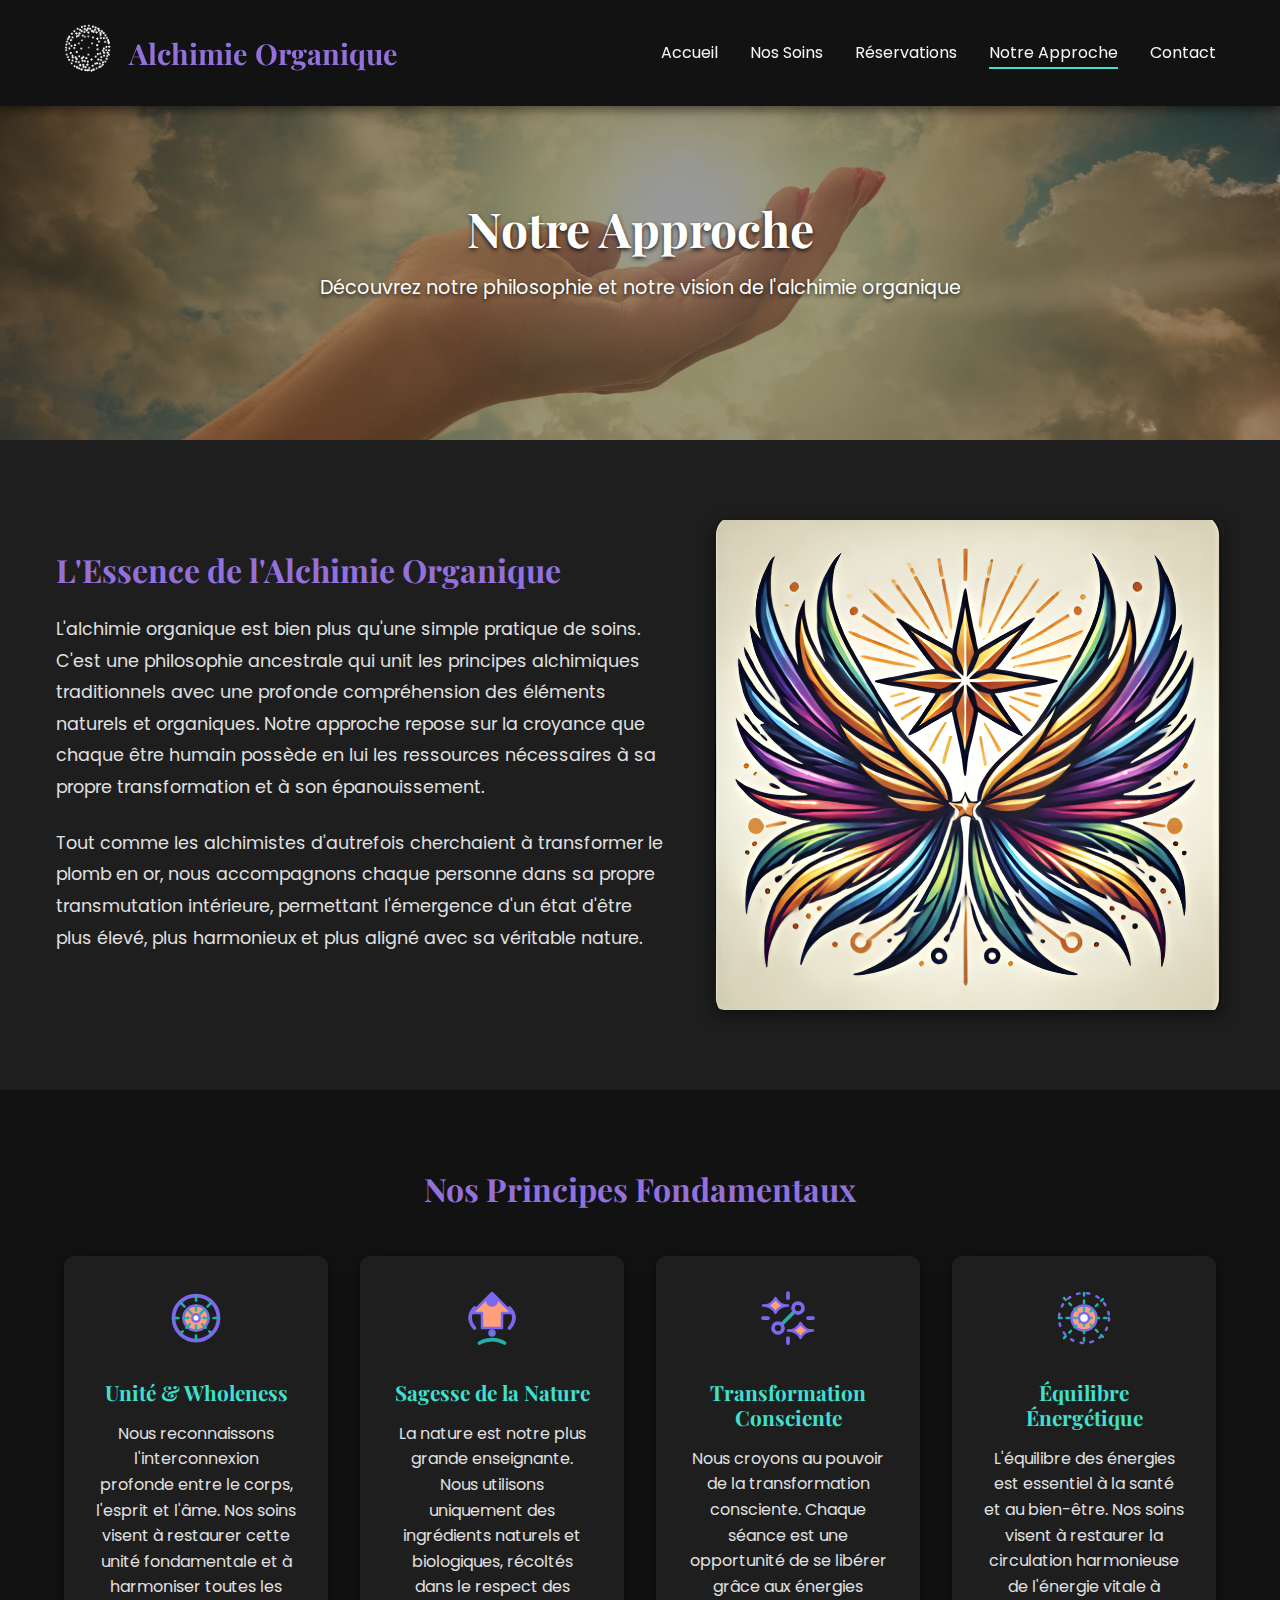
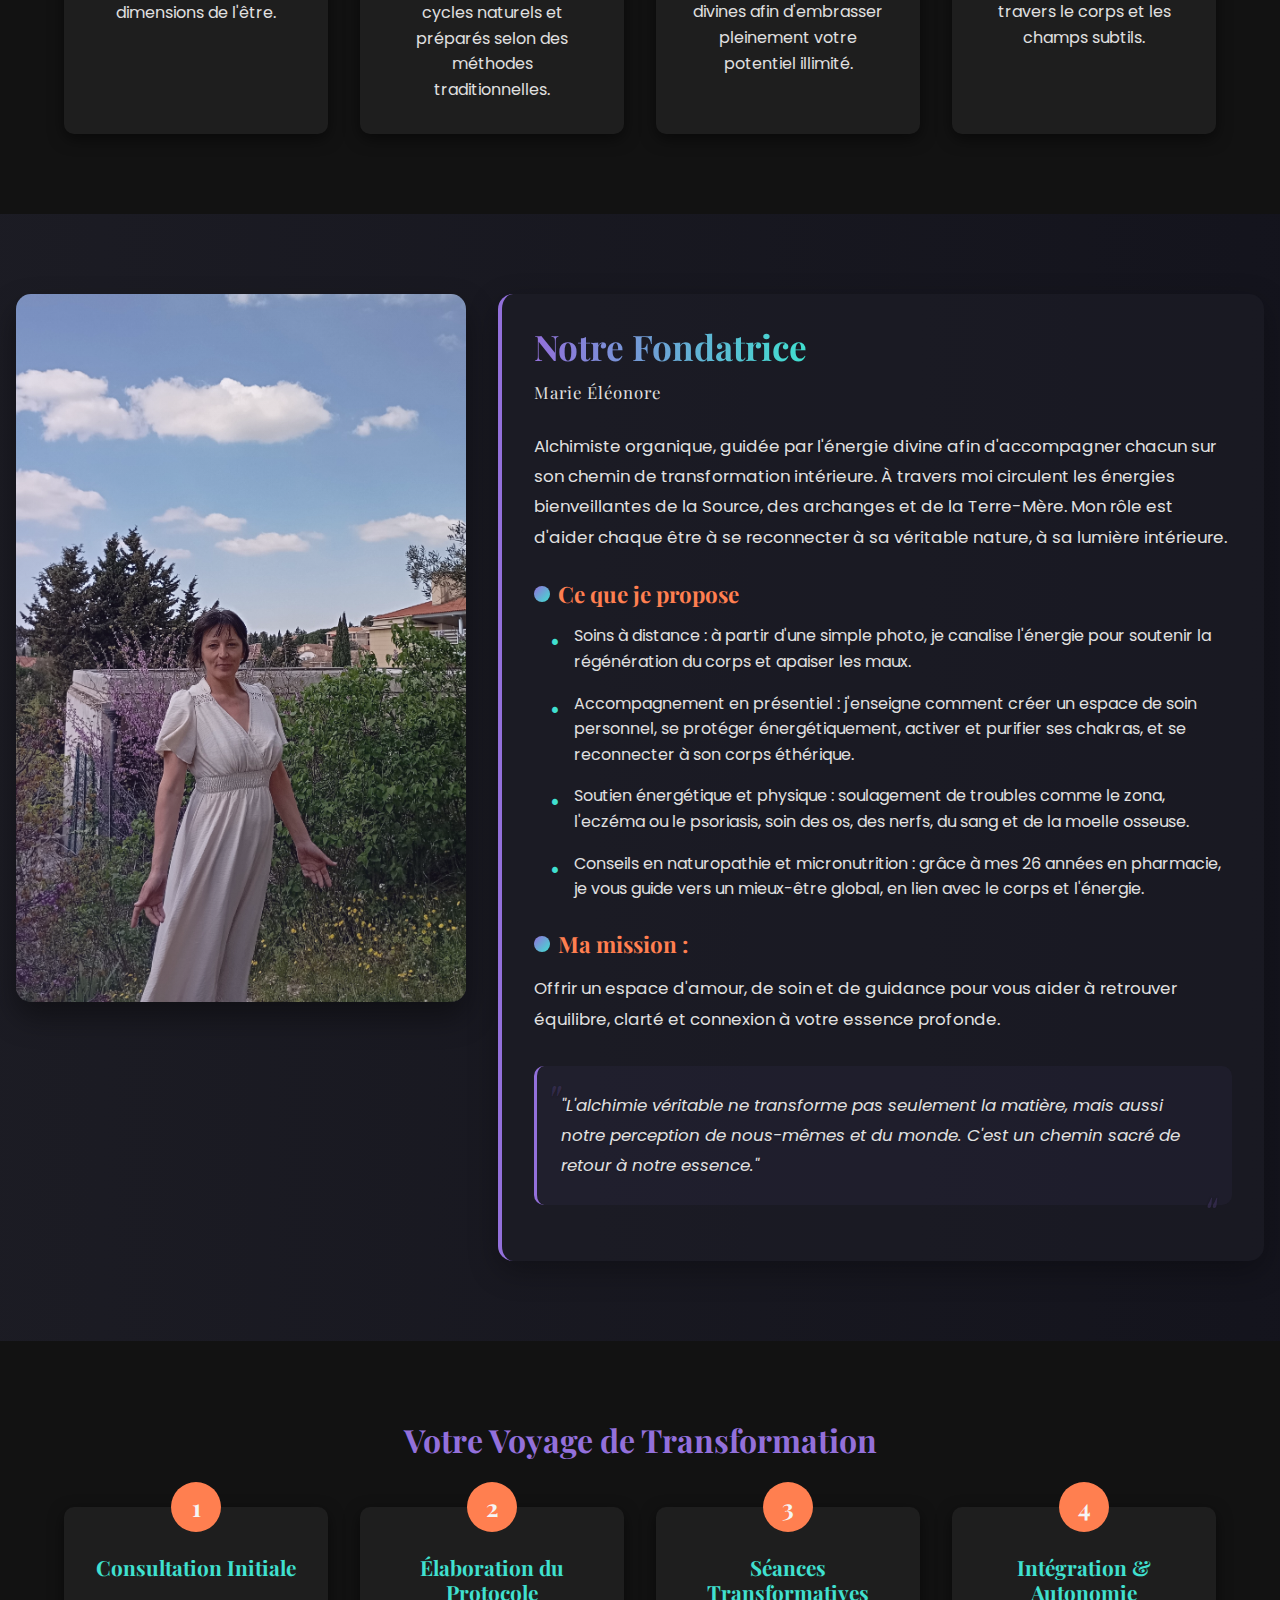
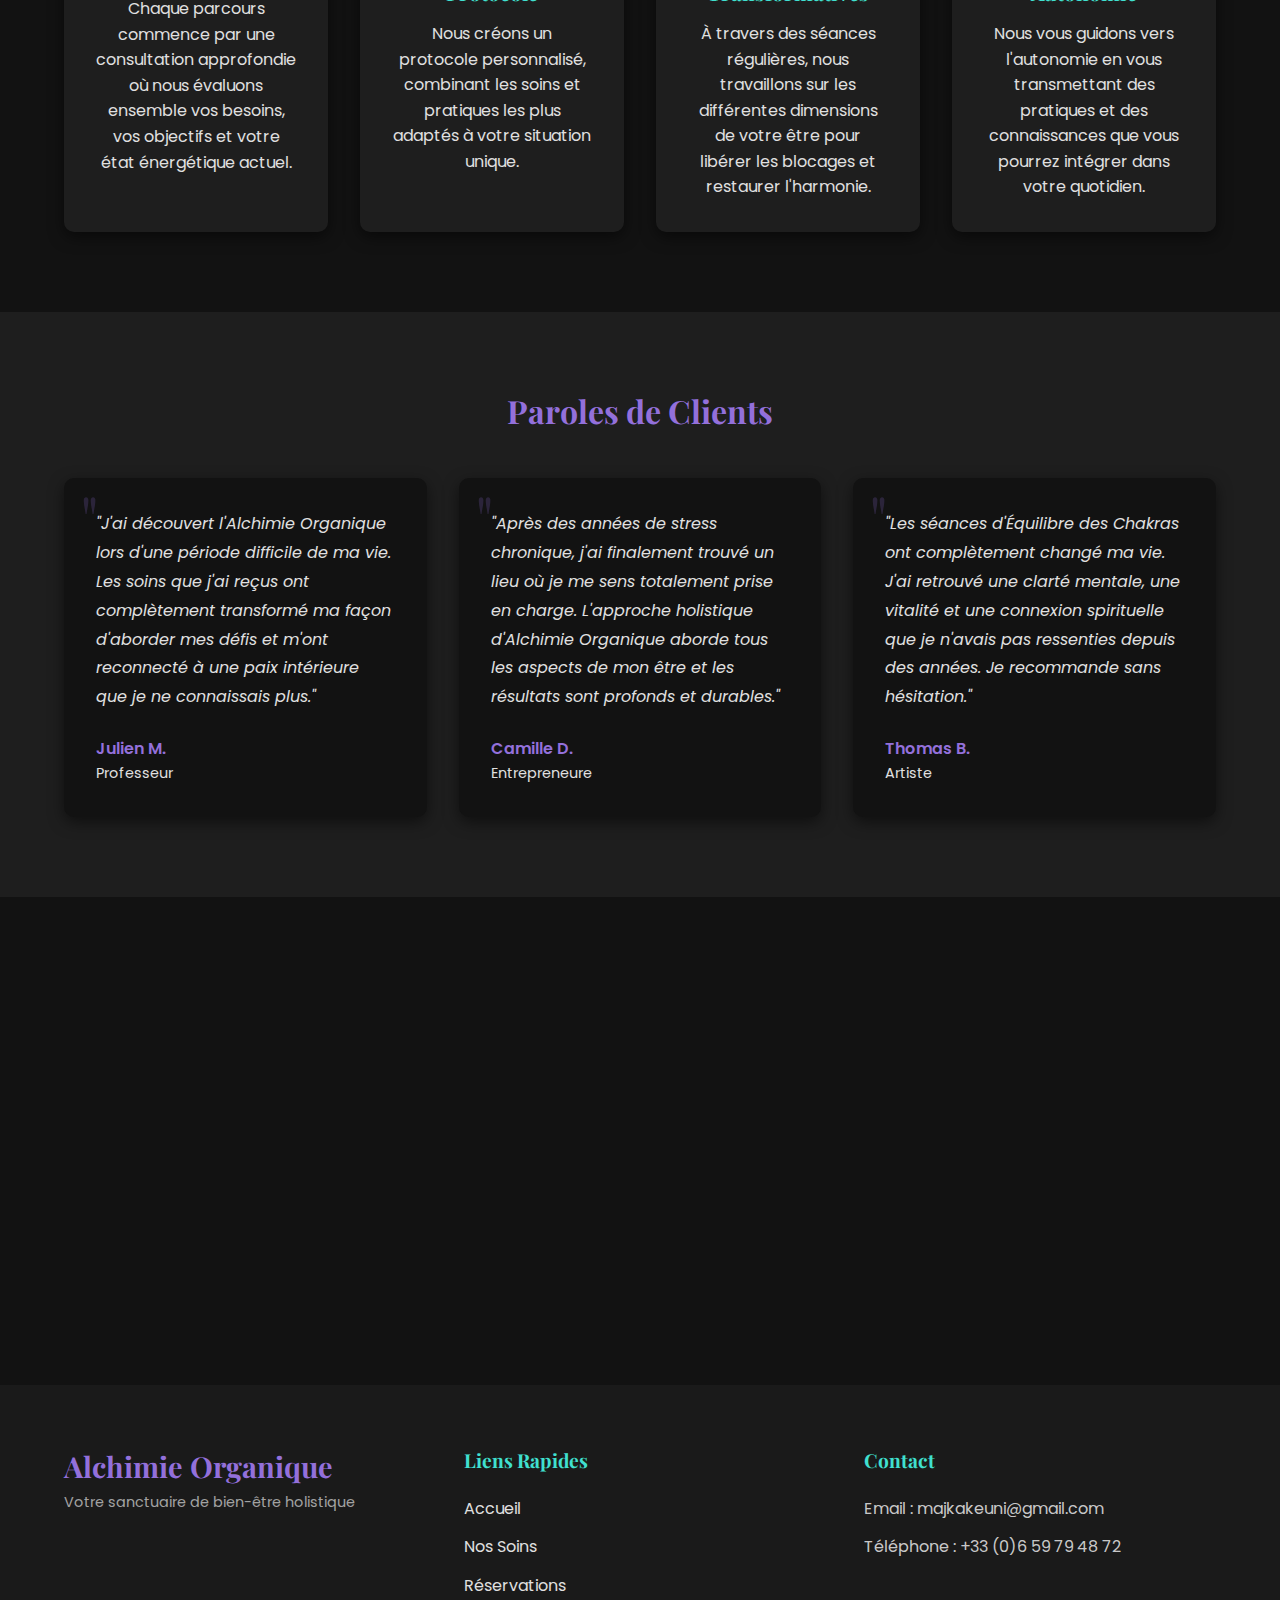
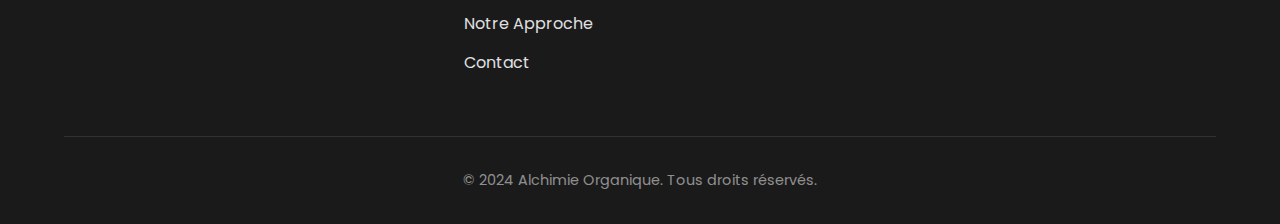
==== about.html @ 6e64b7e1 "Commit initial du site Alchimie Organique" ====
<!DOCTYPE html>
<html lang="fr">
<head>
    <meta charset="UTF-8">
    <meta name="viewport" content="width=device-width, initial-scale=1.0">
    <title>Notre Approche - Alchimie Organique</title>
    <link rel="stylesheet" href="styles.css">
    <link rel="stylesheet" href="about.css">
    <link rel="preconnect" href="https://fonts.googleapis.com">
    <link rel="preconnect" href="https://fonts.gstatic.com" crossorigin>
    <link href="https://fonts.googleapis.com/css2?family=Playfair+Display:wght@400;700&family=Poppins:wght@300;400;500&display=swap" rel="stylesheet">
</head>
<body>
    <header>
        <div class="logo">
           <a href="index.html"> <img src="assets/images/logo.png" alt="Logo Alchimie Organique" class="logo-image"></a>
            <h1>Alchimie Organique</h1>
        </div>
        <nav>
            <ul>
                <li><a href="index.html">Accueil</a></li>
                <li><a href="services.html">Nos Soins</a></li>
                <li><a href="reservation-iframe-site.html">Réservations</a></li>
                <li><a href="about.html" class="active">Notre Approche</a></li>
                <li><a href="contact.html">Contact</a></li>
            </ul>
        </nav>
    </header>

    <section class="page-banner" style="background-image: linear-gradient(rgba(0, 0, 0, 0.4), rgba(0, 0, 0, 0.4)), url('assets/images/hand.jpg');">
     
        <div class="banner-content">
            <h2>Notre Approche</h2>
            <p>Découvrez notre philosophie et notre vision de l'alchimie organique</p>
        </div>
    </section>

    <section class="philosophy">
        <div class="container">
            <div class="philosophy-content">
                <h3>L'Essence de l'Alchimie Organique</h3>
                <p>L'alchimie organique est bien plus qu'une simple pratique de soins. C'est une philosophie ancestrale qui unit les principes alchimiques traditionnels avec une profonde compréhension des éléments naturels et organiques. Notre approche repose sur la croyance que chaque être humain possède en lui les ressources nécessaires à sa propre transformation et à son épanouissement.</p>
                <p>Tout comme les alchimistes d'autrefois cherchaient à transformer le plomb en or, nous accompagnons chaque personne dans sa propre transmutation intérieure, permettant l'émergence d'un état d'être plus élevé, plus harmonieux et plus aligné avec sa véritable nature.</p>
            </div>
            <div class="philosophy-image">
                <img src="assets/images/alchimie-ailes.png" alt="Philosophie de l'Alchimie Organique">
            </div>
        </div>
    </section>

    <section class="principles">
        <h3>Nos Principes Fondamentaux</h3>
        <div class="principles-grid">
            <div class="principle-card">
                <div class="principle-icon">
                    <img src="assets/images/icon-wholeness.svg" alt="Principe d'unité">
                </div>
                <h4>Unité & Wholeness</h4>
                <p>Nous reconnaissons l'interconnexion profonde entre le corps, l'esprit et l'âme. Nos soins visent à restaurer cette unité fondamentale et à harmoniser toutes les dimensions de l'être.</p>
            </div>
            <div class="principle-card">
                <div class="principle-icon">
                    <img src="assets/images/icon-nature.svg" alt="Sagesse de la Nature">
                </div>
                <h4>Sagesse de la Nature</h4>
                <p>La nature est notre plus grande enseignante. Nous utilisons uniquement des ingrédients naturels et biologiques, récoltés dans le respect des cycles naturels et préparés selon des méthodes traditionnelles.</p>
            </div>
            <div class="principle-card">
                <div class="principle-icon">
                    <img src="assets/images/icon-transformation.svg" alt="Transformation">
                </div>
                <h4>Transformation Consciente</h4>
                <p>Nous croyons au pouvoir de la transformation consciente. Chaque séance est une opportunité de se libérer grâce aux énergies divines afin d'embrasser pleinement votre potentiel illimité.</p>
            </div>
            <div class="principle-card">
                <div class="principle-icon">
                    <img src="assets/images/icon-harmony.svg" alt="Équilibre">
                </div>
                <h4>Équilibre Énergétique</h4>
                <p>L'équilibre des énergies est essentiel à la santé et au bien-être. Nos soins visent à restaurer la circulation harmonieuse de l'énergie vitale à travers le corps et les champs subtils.</p>
            </div>
        </div>
    </section>

    <section class="founder">
        <div class="container">
            <div class="founder-image">
                <img src="assets/images/founder.jpg" alt="Fondatrice d'Alchimie Organique">
            </div>
            <div class="founder-content">
                <h3>Notre Fondatrice</h3>
                <p class="founder-name">Marie Éléonore</p>
                <p>Alchimiste organique, guidée par l'énergie divine afin d'accompagner chacun sur son chemin de transformation intérieure. À travers moi circulent les énergies bienveillantes de la Source, des archanges et de la Terre-Mère. Mon rôle est d'aider chaque être à se reconnecter à sa véritable nature, à sa lumière intérieure.</p>
                <h4>Ce que je propose</h4>
                <ul>
                    <li>Soins à distance : à partir d'une simple photo, je canalise l'énergie pour soutenir la régénération du corps et apaiser les maux.</li>
                    <li>Accompagnement en présentiel : j'enseigne comment créer un espace de soin personnel, se protéger énergétiquement, activer et purifier ses chakras, et se reconnecter à son corps éthérique.</li>
                    <li>Soutien énergétique et physique : soulagement de troubles comme le zona, l'eczéma ou le psoriasis, soin des os, des nerfs, du sang et de la moelle osseuse.</li>
                    <li>Conseils en naturopathie et micronutrition : grâce à mes 26 années en pharmacie, je vous guide vers un mieux-être global, en lien avec le corps et l'énergie.</li>
                </ul>
                <h4>Ma mission :</h4>
                <p>Offrir un espace d'amour, de soin et de guidance pour vous aider à retrouver équilibre, clarté et connexion à votre essence profonde.</p>
                <p class="founder-quote">"L'alchimie véritable ne transforme pas seulement la matière, mais aussi notre perception de nous-mêmes et du monde. C'est un chemin sacré de retour à notre essence."</p>
            </div>
        </div>
    </section>

    <section class="journey">
        <h3>Votre Voyage de Transformation</h3>
        <div class="journey-steps">
            <div class="journey-step">
                <div class="step-number">1</div>
                <h4>Consultation Initiale</h4>
                <p>Chaque parcours commence par une consultation approfondie où nous évaluons ensemble vos besoins, vos objectifs et votre état énergétique actuel.</p>
            </div>
            <div class="journey-step">
                <div class="step-number">2</div>
                <h4>Élaboration du Protocole</h4>
                <p>Nous créons un protocole personnalisé, combinant les soins et pratiques les plus adaptés à votre situation unique.</p>
            </div>
            <div class="journey-step">
                <div class="step-number">3</div>
                <h4>Séances Transformatives</h4>
                <p>À travers des séances régulières, nous travaillons sur les différentes dimensions de votre être pour libérer les blocages et restaurer l'harmonie.</p>
            </div>
            <div class="journey-step">
                <div class="step-number">4</div>
                <h4>Intégration & Autonomie</h4>
                <p>Nous vous guidons vers l'autonomie en vous transmettant des pratiques et des connaissances que vous pourrez intégrer dans votre quotidien.</p>
            </div>
        </div>
    </section>

    <section class="testimonials-extended">
        <h3>Paroles de Clients</h3>
        <div class="testimonials-grid">
            <div class="testimonial-card">
                <p>"J'ai découvert l'Alchimie Organique lors d'une période difficile de ma vie. Les soins que j'ai reçus ont complètement transformé ma façon d'aborder mes défis et m'ont reconnecté à une paix intérieure que je ne connaissais plus."</p>
                <div class="testimonial-author">
                    <span class="name">Julien M.</span>
                    <span class="occupation">Professeur</span>
                </div>
            </div>
            <div class="testimonial-card">
                <p>"Après des années de stress chronique, j'ai finalement trouvé un lieu où je me sens totalement prise en charge. L'approche holistique d'Alchimie Organique aborde tous les aspects de mon être et les résultats sont profonds et durables."</p>
                <div class="testimonial-author">
                    <span class="name">Camille D.</span>
                    <span class="occupation">Entrepreneure</span>
                </div>
            </div>
            <div class="testimonial-card">
                <p>"Les séances d'Équilibre des Chakras ont complètement changé ma vie. J'ai retrouvé une clarté mentale, une vitalité et une connexion spirituelle que je n'avais pas ressenties depuis des années. Je recommande sans hésitation."</p>
                <div class="testimonial-author">
                    <span class="name">Thomas B.</span>
                    <span class="occupation">Artiste</span>
                </div>
            </div>
        </div>
    </section>

    <section class="cta">
        <h2>Prêt à Commencer Votre Transformation?</h2>
        <p>Réservez votre première consultation et découvrez le pouvoir de l'alchimie organique</p>
        <a href="reservation-iframe-site.html" class="btn">Réserver Maintenant</a>
    </section>

    <footer>
        <div class="footer-content">
            <div class="footer-logo">
                <h3>Alchimie Organique</h3>
                <p>Votre sanctuaire de bien-être holistique</p>
            </div>
            <div class="footer-links">
                <h3>Liens Rapides</h3>
                <ul>
                    <li><a href="index.html">Accueil</a></li>
                    <li><a href="services.html">Nos Soins</a></li>
                    <li><a href="reservation-iframe-site.html">Réservations</a></li>
                    <li><a href="about.html">Notre Approche</a></li>
                    <li><a href="contact.html">Contact</a></li>
                </ul>
            </div>
            <div class="footer-contact">
                <h3>Contact</h3>
                <p>Email : majkakeuni@gmail.com</p>
                <p>Téléphone : +33 (0)6 59 79 48 72</p>
                <div class="social-icons">
                    <a href="https://www.instagram.com/majkakeuni?igsh=MXRmbm4xdm84NTg2ZQ==/" aria-label="Instagram"><i class="fab fa-instagram"></i></a>
                    <a href="https://www.tiktok.com/@majka.k.n" aria-label="TikTok"><i class="fab fa-tiktok"></i></a>
                </div>
            </div>
        </div>
        <div class="copyright">
            <p>&copy; 2024 Alchimie Organique. Tous droits réservés.</p>
        </div>
    </footer>

    <script src="scripts.js"></script>

    <style>
    /* Style pour le logo */
    .logo {
        display: flex;
        align-items: center;
    }
    
    .logo-image {
        width: 50px;
        height: 50px;
        margin-right: 15px;
        border-radius: 50%;
        object-fit: cover;
    }
    
    /* Styles améliorés pour la section Fondatrice */
    .founder {
        background: linear-gradient(to right, rgba(30, 30, 40, 0.8), rgba(20, 20, 30, 0.9));
        padding: 5rem 0;
    }
    
    .founder .container {
        max-width: 2000px;
        margin: 0 auto;
        display: flex;
        flex-wrap: wrap;
        align-items: flex-start;
        gap: 2rem;
    }
    
    .founder-content {
        padding: 2rem;
        background-color: rgba(30, 30, 40, 0.5);
        border-radius: 15px;
        box-shadow: 0 10px 30px rgba(0, 0, 0, 0.3);
        border-left: 4px solid var(--primary-color);
        flex: 1 1 600px;
    }
    
    .founder-content h3 {
        font-size: 2.2rem;
        background: linear-gradient(90deg, var(--primary-color), var(--secondary-color));
        -webkit-background-clip: text;
        background-clip: text;
        color: transparent;
        display: inline-block;
        margin-bottom: 0.5rem;
    }
    
    .founder-name {
        font-size: 1.6rem;
        margin-bottom: 1.5rem;
        color: var(--secondary-color);
        letter-spacing: 1px;
    }
    
    .founder-content h4 {
        font-size: 1.4rem;
        color: var(--accent-color);
        margin: 1.8rem 0 1rem;
        position: relative;
        padding-left: 1.5rem;
    }
    
    .founder-content h4:before {
        content: '';
        position: absolute;
        left: 0;
        top: 50%;
        transform: translateY(-50%);
        width: 1rem;
        height: 1rem;
        background: linear-gradient(135deg, var(--primary-color), var(--secondary-color));
        border-radius: 50%;
    }
    
    .founder-content p {
        font-size: 1.05rem;
        line-height: 1.8;
        margin-bottom: 1.5rem;
        text-shadow: 0 1px 2px rgba(0, 0, 0, 0.2);
    }
    
    .founder-content ul {
        padding-left: 1rem;
        margin-bottom: 1.5rem;
    }
    
    .founder-content li {
        position: relative;
        padding-left: 1.5rem;
        margin-bottom: 1rem;
        line-height: 1.6;
    }
    
    .founder-content li::before {
        content: '•';
        position: absolute;
        left: 0;
        top: 0;
        color: var(--secondary-color);
        font-size: 1.5rem;
    }
    
    .founder-quote {
        font-style: italic;
        font-size: 1.2rem;
        line-height: 1.8;
        color: var(--primary-color);
        padding: 1.5rem;
        margin-top: 2rem;
        background-color: rgba(147, 112, 219, 0.05);
        border-radius: 10px;
        border-left: 3px solid var(--primary-color);
        text-shadow: 0 1px 2px rgba(0, 0, 0, 0.1);
        position: relative;
    }
    
    .founder-quote::before, .founder-quote::after {
        content: '"';
        position: absolute;
        font-size: 3rem;
        color: rgba(147, 112, 219, 0.2);
        font-family: 'Playfair Display', serif;
    }
    
    .founder-quote::before {
        top: -0.5rem;
        left: 0.5rem;
    }
    
    .founder-quote::after {
        bottom: -2rem;
        right: 0.5rem;
        transform: rotate(180deg);
    }
    
    .founder-image {
        overflow: hidden;
        border-radius: 15px;
        box-shadow: 0 15px 30px rgba(0, 0, 0, 0.4);
        transition: all 0.5s ease;
        position: relative;
        flex: 1 1 400px;
        max-width: 450px;
        max-height: 90vh;
        align-self: flex-start;
    }
    
    .founder-image img {
        width: 100%;
        height: 100%;
        object-fit: cover;
        display: block;
    }
    
    .founder-image::after {
        content: '';
        position: absolute;
        top: 0;
        left: 0;
        width: 100%;
        height: 100%;
        background: linear-gradient(45deg, rgba(147, 112, 219, 0.2), transparent);
        z-index: 1;
    }
    
    .founder-image:hover {
        transform: scale(1.02);
        box-shadow: 0 20px 40px rgba(0, 0, 0, 0.5);
    }
    
    @media screen and (max-width: 768px) {
        .founder-content {
            padding: 1.5rem;
        }
        
        .founder-content h3 {
            font-size: 1.8rem;
        }
        
        .founder-content h4 {
            font-size: 1.3rem;
        }
    }
    </style>
</body>
</html>
---- styles.css ----
/* Variables */
:root {
    --primary-color: #9370db; /* Violet plus lumineux sur fond noir */
    --secondary-color: #40e0d0; /* Turquoise plus vif */
    --accent-color: #ff7f50; /* Corail plus vif */
    --background-color: #121212; /* Fond noir profond */
    --dark-color: #1e1e1e; /* Noir légèrement plus clair pour contraste */
    --light-color: #f5f5f5; /* Blanc cassé */
    --text-color: #e0e0e0; /* Texte clair pour fond sombre */
    --shadow: 0 5px 15px rgba(0, 0, 0, 0.5);
    --transition: all 0.3s ease;
}

/* Reset et base */
* {
    margin: 0;
    padding: 0;
    box-sizing: border-box;
}

body {
    font-family: 'Poppins', sans-serif;
    color: var(--text-color);
    background-color: var(--background-color);
    line-height: 1.6;
    overflow-x: hidden;
}

h1, h2, h3, h4 {
    font-family: 'Playfair Display', serif;
    font-weight: 700;
    line-height: 1.2;
    margin-bottom: 1rem;
    color: var(--light-color);
}

a {
    text-decoration: none;
    color: inherit;
    transition: var(--transition);
}

ul {
    list-style: none;
}

img {
    max-width: 100%;
    height: auto;
}

.btn {
    display: inline-block;
    background: var(--primary-color);
    color: var(--light-color);
    padding: 0.8rem 1.5rem;
    border-radius: 30px;
    text-transform: uppercase;
    font-size: 0.9rem;
    letter-spacing: 1px;
    transition: var(--transition);
    box-shadow: var(--shadow);
}

.btn:hover {
    background: var(--secondary-color);
    transform: translateY(-3px);
}

/* Header - version fixe sans transition */
header {
    display: flex;
    justify-content: space-between;
    align-items: center;
    padding: 1.5rem 5%;
    background-color: #121212; /* Fond noir solide sans transparence */
    box-shadow: 0 4px 10px rgba(0, 0, 0, 0.5);
    position: fixed;
    width: 100%;
    top: 0;
    z-index: 1000;
}

.logo {
    display: flex;
    align-items: center;
}

.logo-image {
    width: 50px;
    height: 50px;
    margin-right: 15px;
    border-radius: 50%;
    object-fit: cover;
}

.logo h1 {
    font-size: 1.8rem;
    color: var(--primary-color);
    margin-bottom: 0;
}

nav ul {
    display: flex;
}

nav ul li {
    margin-left: 2rem;
}

nav ul li a {
    position: relative;
    color: var(--light-color);
}

nav ul li a:after {
    content: '';
    position: absolute;
    width: 0;
    height: 2px;
    bottom: -5px;
    left: 0;
    background-color: var(--secondary-color);
    transition: var(--transition);
}

nav ul li a:hover:after {
    width: 100%;
}

/* Style pour le lien de la page active dans la navbar */
nav ul li a.active:after {
    width: 100%;
}

/* Hero section */
.hero {
    height: 100vh;
    display: flex;
    align-items: center;
    justify-content: center;
    text-align: center;
    background-image: linear-gradient(rgba(0, 0, 0, 0.7), rgba(0, 0, 0, 0.7)), url('images/hero-background.jpg');
    background-size: cover;
    background-position: center;
    color: var(--light-color);
    margin-top: 0;
    padding: 0 1rem;
}

.hero-content {
    max-width: 800px;
    margin: 0 auto;
}

.hero h2 {
    font-size: 3.5rem;
    margin-bottom: 1.5rem;
}

.hero p {
    font-size: 1.2rem;
    margin-bottom: 2rem;
}

/* Features section */
.features {
    display: grid;
    grid-template-columns: repeat(auto-fit, minmax(300px, 1fr));
    gap: 2rem;
    padding: 5rem 5%;
    background-color: var(--dark-color);
    text-align: center;
}

.feature {
    padding: 2rem;
    border-radius: 10px;
    box-shadow: var(--shadow);
    transition: var(--transition);
    background-color: rgba(30, 30, 30, 0.8); /* Fond légèrement plus clair */
}

.feature:hover {
    transform: translateY(-10px);
    background-color: rgba(40, 40, 40, 0.8); /* Plus clair au survol */
}

.feature-icon {
    margin-bottom: 1.5rem;
}

.feature-icon img {
    width: 60px;
    height: 60px;
}

.feature h3 {
    color: var(--primary-color);
}

.feature p {
    color: var(--text-color);
}

/* Testimonials */
.testimonials {
    padding: 5rem 5%;
    text-align: center;
    background-color: var(--background-color);
}

.testimonials h2 {
    margin-bottom: 3rem;
    color: var(--primary-color);
}

.testimonial {
    max-width: 800px;
    margin: 0 auto;
    padding: 2rem;
    background-color: var(--dark-color);
    border-radius: 10px;
    box-shadow: var(--shadow);
}

.testimonial p {
    font-style: italic;
    margin-bottom: 1rem;
    color: var(--text-color);
}

.author {
    color: var(--primary-color);
    font-weight: 500;
}

/* CTA section */
.cta {
    padding: 5rem 5%;
    text-align: center;
    background-image: linear-gradient(rgba(0, 0, 0, 0.6), rgba(0, 0, 0, 0.6)), url('assets/images/star.jpg');
    background-position: center 60%; /* Ajustement de la position verticale */
    background-size: cover;
    background-position: center;
    color: var(--light-color);
}

.cta h2 {
    font-size: 2.5rem;
    margin-bottom: 1rem;
}

.cta p {
    margin-bottom: 2rem;
    font-size: 1.1rem;
}

/* Footer */
footer {
    background-color: #1a1a1a;
    padding: 4rem 5% 2rem;
    margin-top: 5rem;
}

.footer-content {
    display: grid;
    grid-template-columns: repeat(auto-fit, minmax(250px, 1fr));
    gap: 3rem;
    margin-bottom: 3rem;
}

.footer-logo h3 {
    color: var(--primary-color);
    font-size: 1.8rem;
    margin-bottom: 0.5rem;
}

.footer-logo p {
    font-size: 0.9rem;
    color: rgba(224, 224, 224, 0.7);
}

.footer-links h3,
.footer-contact h3 {
    color: var(--secondary-color);
    margin-bottom: 1.5rem;
    font-size: 1.2rem;
}

.footer-links ul li {
    margin-bottom: 0.8rem;
}

.footer-links ul li a:hover {
    color: var(--secondary-color);
    padding-left: 5px;
}

.footer-contact p {
    margin-bottom: 0.8rem;
    color: rgba(224, 224, 224, 0.9);
}

.social-icons {
    margin-top: 1.5rem;
    display: flex; /* Aligner les icônes horizontalement */
    gap: 15px; /* Ajouter de l'espace entre les icônes */
}

.social-icons a {
    color: var(--text-color);
    font-size: 1.4rem;
    transition: var(--transition);
}

.social-icons a:hover {
    color: var(--primary-color);
    transform: scale(1.2);
}

.copyright {
    text-align: center;
    margin-top: 3rem;
    padding-top: 2rem;
    border-top: 1px solid rgba(255, 255, 255, 0.1);
    color: rgba(224, 224, 224, 0.6);
    font-size: 0.9rem;
}

/* Responsive */
@media screen and (max-width: 768px) {
    header {
        flex-direction: column;
        padding: 1rem 5%;
    }
    
    nav ul {
        margin-top: 1rem;
    }
    
    nav ul li {
        margin-left: 1rem;
        margin-right: 1rem;
    }
    
    .hero h2 {
        font-size: 2.5rem;
    }
}

/* Animation des éléments */
@keyframes fadeInUp {
    from {
        opacity: 0;
        transform: translateY(20px);
    }
    to {
        opacity: 1;
        transform: translateY(0);
    }
}

.feature, .testimonial, .hero-content {
    animation: fadeInUp 0.6s ease forwards;
}

/* Style pour le header lors du défilement - retrait des transitions */
header.scrolled {
    background-color: #121212; /* Noir solide */
    padding: 1rem 5%;
}

/* Suppression de toutes les transitions et animations sur le header */
header, header *, header.scrolled, header.scrolled * {
    transition: none !important;
    animation: none !important;
}

header.scrolled .logo h1 {
    font-size: 1.5rem;
    color: #9370db !important; /* Couleur en valeur directe */
}

header.scrolled nav ul li a {
    color: #f5f5f5 !important; /* Couleur en valeur directe */
}

/* Suppression de l'effet de scintillement qui cause des problèmes */
.feature-icon img {
    filter: drop-shadow(0 0 5px rgba(147, 112, 219, 0.5));
}

/* Animation pour le défilement */
.fade-in {
    opacity: 0;
    transform: translateY(20px);
    transition: opacity 0.6s ease, transform 0.6s ease;
}
            
.fade-in.animate {
    opacity: 1;
    transform: translateY(0);
}

/* Style pour le bouton "retour en haut" */
.back-to-top {
    position: fixed;
    bottom: 20px;
    right: 20px;
    background-color: var(--primary-color);
    color: white;
    width: 40px;
    height: 40px;
    border-radius: 50%;
    display: flex;
    align-items: center;
    justify-content: center;
    text-decoration: none;
    opacity: 0;
    visibility: hidden;
    transition: all 0.3s ease;
    z-index: 999;
    box-shadow: 0 2px 5px rgba(0, 0, 0, 0.2);
}
            
.back-to-top.visible {
    opacity: 1;
    visibility: visible;
}
            
.back-to-top:hover {
    background-color: var(--secondary-color);
    transform: translateY(-3px);
}

/* Scrollbar pour Chrome, Edge, Safari */
::-webkit-scrollbar {
    width: 10px;
    background: rgba(25, 25, 30, 0.7);
    border-radius: 8px;
}

::-webkit-scrollbar-thumb {
    background: linear-gradient(135deg, #9370db 40%, #40e0d0 100%);
    border-radius: 8px;
    box-shadow: 0 2px 8px rgba(147, 112, 219, 0.2);
}

::-webkit-scrollbar-thumb:hover {
    background: linear-gradient(135deg, #a984e3 40%, #48f0e0 100%);
}

/* Scrollbar pour Firefox */
html {
    scrollbar-width: thin;
    scrollbar-color: #9370db rgba(25, 25, 30, 0.7);
}
---- about.css ----
/* Styles pour la page Notre Approche */

/* Bannière de page */
.page-banner {
    height: 40vh;
    min-height: 300px;
    background-image: linear-gradient(rgba(0, 0, 0, 0.1), rgba(0, 0, 0, 0.2)), url('assets/images/hand.jpg');
    background-size: cover;
    background-position: center;
    display: flex;
    align-items: center;
    justify-content: center;
    text-align: center;
    color: var(--light-color);
    margin-top: 80px; /* Pour compenser le header fixe */
    overflow: hidden; /* Pour contenir les animations */
}

.banner-content {
    max-width: 800px;
    padding: 0 1rem;
}

.banner-content h2 {
    font-size: 3rem;
    margin-bottom: 1rem;
    color: white;
    text-shadow: 0 2px 4px rgba(0, 0, 0, 0.8);
    animation: fadeInUp 1s ease-out;
}

.banner-content p {
    font-size: 1.2rem;
    margin-bottom: 1rem;
    color: white;
    text-shadow: 0 2px 4px rgba(0, 0, 0, 0.8);
    animation: fadeIn 1.5s ease-out;
}

@keyframes fadeInUp {
    from {
        opacity: 0;
        transform: translateY(20px);
    }
    to {
        opacity: 1;
        transform: translateY(0);
    }
}

@keyframes fadeIn {
    from {
        opacity: 0;
    }
    to {
        opacity: 1;
    }
}

/* Conteneur commun */
.container {
    max-width: 1200px;
    margin: 0 auto;
    padding: 0 1rem;
}

/* Section Philosophie */
.philosophy {
    padding: 5rem 0;
    background-color: var(--dark-color);
}

.philosophy .container {
    display: flex;
    flex-wrap: wrap;
    align-items: center;
    gap: 3rem;
}

.philosophy-content {
    flex: 1 1 500px;
}

.philosophy-content h3 {
    color: var(--primary-color);
    font-size: 2rem;
    margin-bottom: 1.5rem;
}

.philosophy-content p {
    margin-bottom: 1.5rem;
    line-height: 1.8;
    font-size: 1.1rem;
    color: var(--text-color);
}

.philosophy-image {
    flex: 1 1 400px;
    border-radius: 10px;
    overflow: hidden;
    box-shadow: var(--shadow);
}

.philosophy-image img {
    width: 100%;
    height: auto;
    display: block;
    transition: transform 0.5s ease;
}

.philosophy-image:hover img {
    transform: scale(1.05);
}

/* Section Principes */
.principles {
    padding: 5rem 5%;
    background-color: var(--background-color);
    text-align: center;
}

.principles h3 {
    color: var(--primary-color);
    font-size: 2rem;
    margin-bottom: 3rem;
}

.principles-grid {
    display: grid;
    grid-template-columns: repeat(auto-fit, minmax(250px, 1fr));
    gap: 2rem;
}

.principle-card {
    background-color: var(--dark-color);
    padding: 2rem;
    border-radius: 10px;
    box-shadow: var(--shadow);
    transition: transform 0.3s ease;
}

.principle-card:hover {
    transform: translateY(-10px);
}

.principle-icon {
    margin-bottom: 1.5rem;
}

.principle-icon img {
    width: 60px;
    height: 60px;
}

.principle-card h4 {
    color: var(--secondary-color);
    margin-bottom: 1rem;
    font-size: 1.3rem;
}

.principle-card p {
    line-height: 1.6;
    color: var(--text-color);
}

/* Section Fondatrice */
.founder {
    padding: 5rem 0;
    background-color: var(--dark-color);
}

.founder .container {
    display: flex;
    flex-wrap: wrap;
    align-items: center;
    gap: 3rem;
}

.founder-image {
    flex: 1 1 350px;
    border-radius: 10px;
    overflow: hidden;
    box-shadow: var(--shadow);
}

.founder-image img {
    width: 100%;
    height: auto;
    display: block;
}

.founder-content {
    flex: 1 1 550px;
}

.founder-content h3 {
    color: var(--primary-color);
    font-size: 2rem;
    margin-bottom: 1rem;
}

.founder-name {
    font-family: 'Playfair Display', serif;
    font-size: 1.5rem;
    color: var(--secondary-color);
    margin-bottom: 1.5rem;
}

.founder-content p {
    margin-bottom: 1.5rem;
    line-height: 1.8;
    color: var(--text-color);
}

.founder-quote {
    font-style: italic;
    color: var(--primary-color);
    font-size: 1.2rem;
    padding-left: 1rem;
    border-left: 3px solid var(--primary-color);
}

/* Section Parcours */
.journey {
    padding: 5rem 5%;
    background-color: var(--background-color);
    text-align: center;
}

.journey h3 {
    color: var(--primary-color);
    font-size: 2rem;
    margin-bottom: 3rem;
}

.journey-steps {
    display: flex;
    flex-wrap: wrap;
    justify-content: center;
    gap: 2rem;
}

.journey-step {
    flex: 1 1 220px;
    max-width: 280px;
    position: relative;
    padding: 2rem;
    background-color: var(--dark-color);
    border-radius: 10px;
    box-shadow: var(--shadow);
    transition: transform 0.3s ease;
}

.journey-step:hover {
    transform: translateY(-10px);
}

.step-number {
    position: absolute;
    top: -25px;
    left: 50%;
    transform: translateX(-50%);
    width: 50px;
    height: 50px;
    background-color: var(--accent-color);
    color: var(--light-color);
    border-radius: 50%;
    display: flex;
    align-items: center;
    justify-content: center;
    font-family: 'Playfair Display', serif;
    font-size: 1.5rem;
    font-weight: 700;
}

.journey-step h4 {
    color: var(--secondary-color);
    margin: 1rem 0;
    font-size: 1.3rem;
}

.journey-step p {
    line-height: 1.6;
    color: var(--text-color);
}

/* Témoignages étendus */
.testimonials-extended {
    padding: 5rem 5%;
    background-color: var(--dark-color);
    text-align: center;
}

.testimonials-extended h3 {
    color: var(--primary-color);
    font-size: 2rem;
    margin-bottom: 3rem;
}

.testimonials-grid {
    display: grid;
    grid-template-columns: repeat(auto-fit, minmax(300px, 1fr));
    gap: 2rem;
}

.testimonial-card {
    background-color: var(--background-color);
    padding: 2rem;
    border-radius: 10px;
    box-shadow: var(--shadow);
    text-align: left;
    position: relative;
}

.testimonial-card:before {
    content: '"';
    position: absolute;
    top: 0.5rem;
    left: 1rem;
    font-size: 4rem;
    font-family: 'Playfair Display', serif;
    color: rgba(147, 112, 219, 0.2);
    line-height: 1;
}

.testimonial-card p {
    font-style: italic;
    line-height: 1.8;
    margin-bottom: 1.5rem;
    position: relative;
    z-index: 1;
    color: var(--text-color);
}

.testimonial-author {
    display: flex;
    flex-direction: column;
}

.testimonial-author .name {
    font-weight: 600;
    color: var(--primary-color);
}

.testimonial-author .occupation {
    font-size: 0.9rem;
    color: var(--text-color);
}

* CTA section */
.cta {
    position: relative;
    padding: 6rem 0;
    text-align: center;
    background-image: linear-gradient(rgba(0, 0, 0, 0.6), rgba(0, 0, 0, 0.6)), url('assets/images/star.jpg');
    background-position: center 60%; /* Ajustement de la position verticale */
    background-size: cover;
    background-position: center;
    background-attachment: fixed;
    color: var(--light-color);
    overflow: hidden;
}

.cta::before {
    content: '';
    position: absolute;
    top: 0;
    left: 0;
    width: 100%;
    height: 100%;
    background: radial-gradient(circle at center, rgba(147, 112, 219, 0.2), transparent 70%);
    opacity: 0.7;
    animation: pulse 8s infinite alternate;
}

.cta h2 {
    font-size: 3rem;
    margin-bottom: 1.5rem;
    position: relative;
    z-index: 2;
}

.cta p {
    font-size: 1.3rem;
    margin-bottom: 2.5rem;
    max-width: 700px;
    margin-left: auto;
    margin-right: auto;
    position: relative;
    z-index: 2;
}

.cta .btn {
    font-size: 1.1rem;
    padding: 1rem 2.5rem;
    position: relative;
    z-index: 2;
    background: linear-gradient(135deg, var(--primary-color), var(--secondary-color));
    border-radius: 50px;
    transition: all 0.4s;
    box-shadow: 0 10px 20px rgba(0, 0, 0, 0.3);
}

.cta .btn:hover {
    transform: translateY(-5px) scale(1.05);
    box-shadow: 0 15px 30px rgba(0, 0, 0, 0.4);
}


/* Responsive */
@media screen and (max-width: 768px) {
    .banner-content h2 {
        font-size: 2.2rem;
    }
    
    .philosophy .container,
    .founder .container {
        flex-direction: column;
    }
    
    .founder .container {
        flex-direction: column-reverse;
    }
    
    .philosophy-content,
    .founder-content {
        text-align: center;
    }
    
    .founder-quote {
        text-align: left;
    }
    
    .journey-step {
        flex: 1 1 100%;
        max-width: 100%;
    }
}
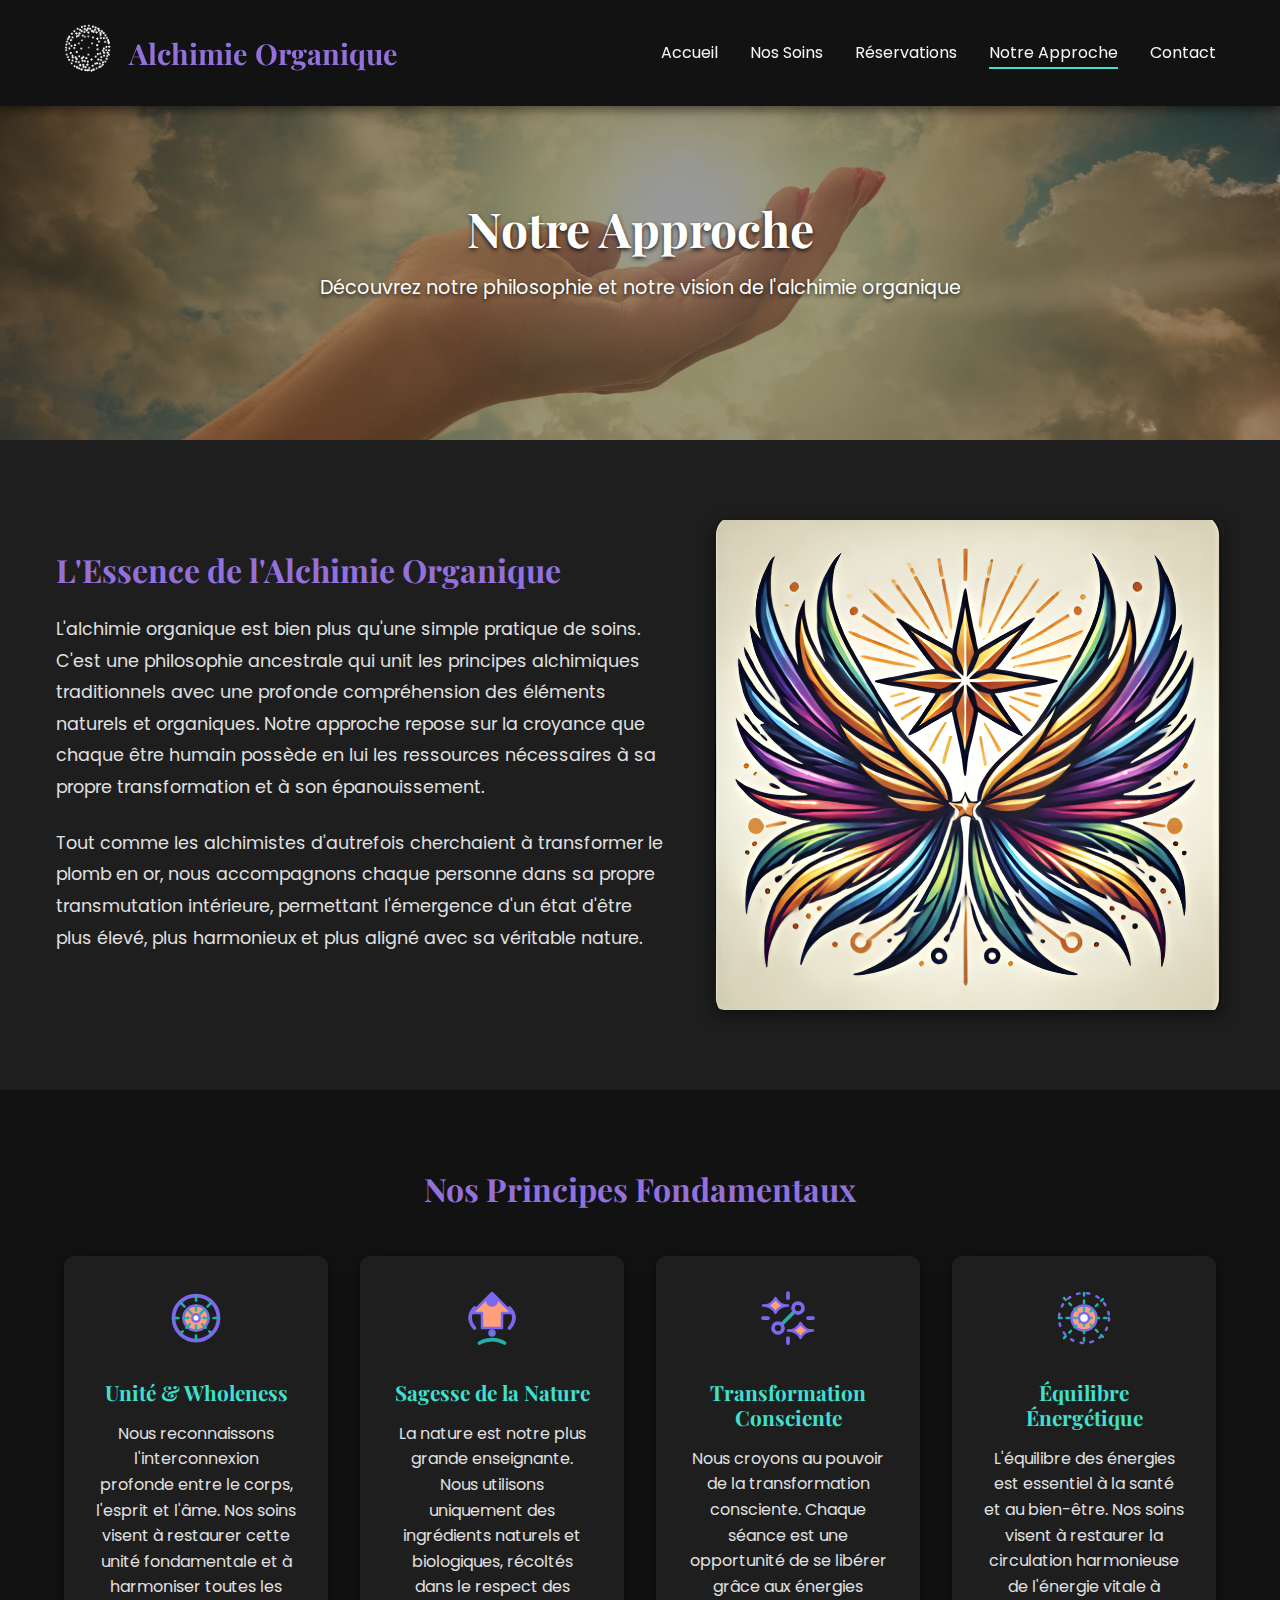
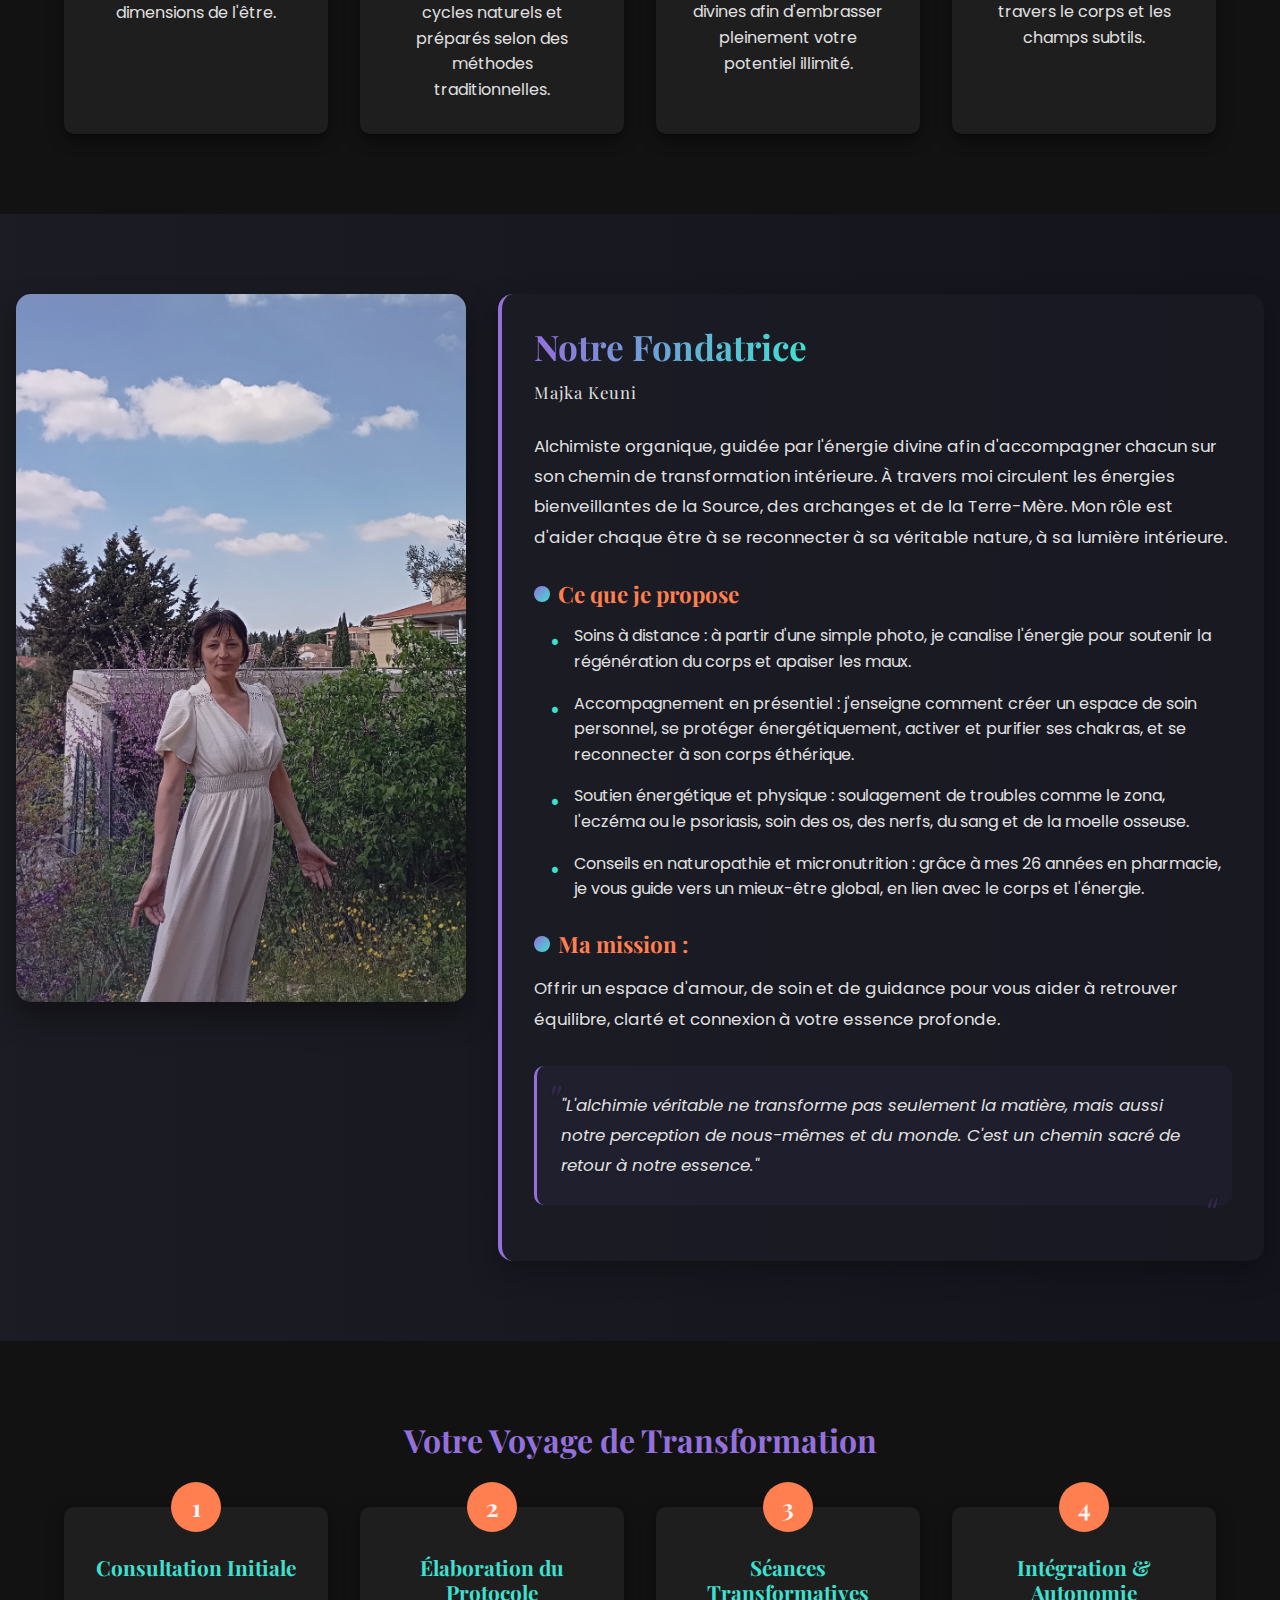
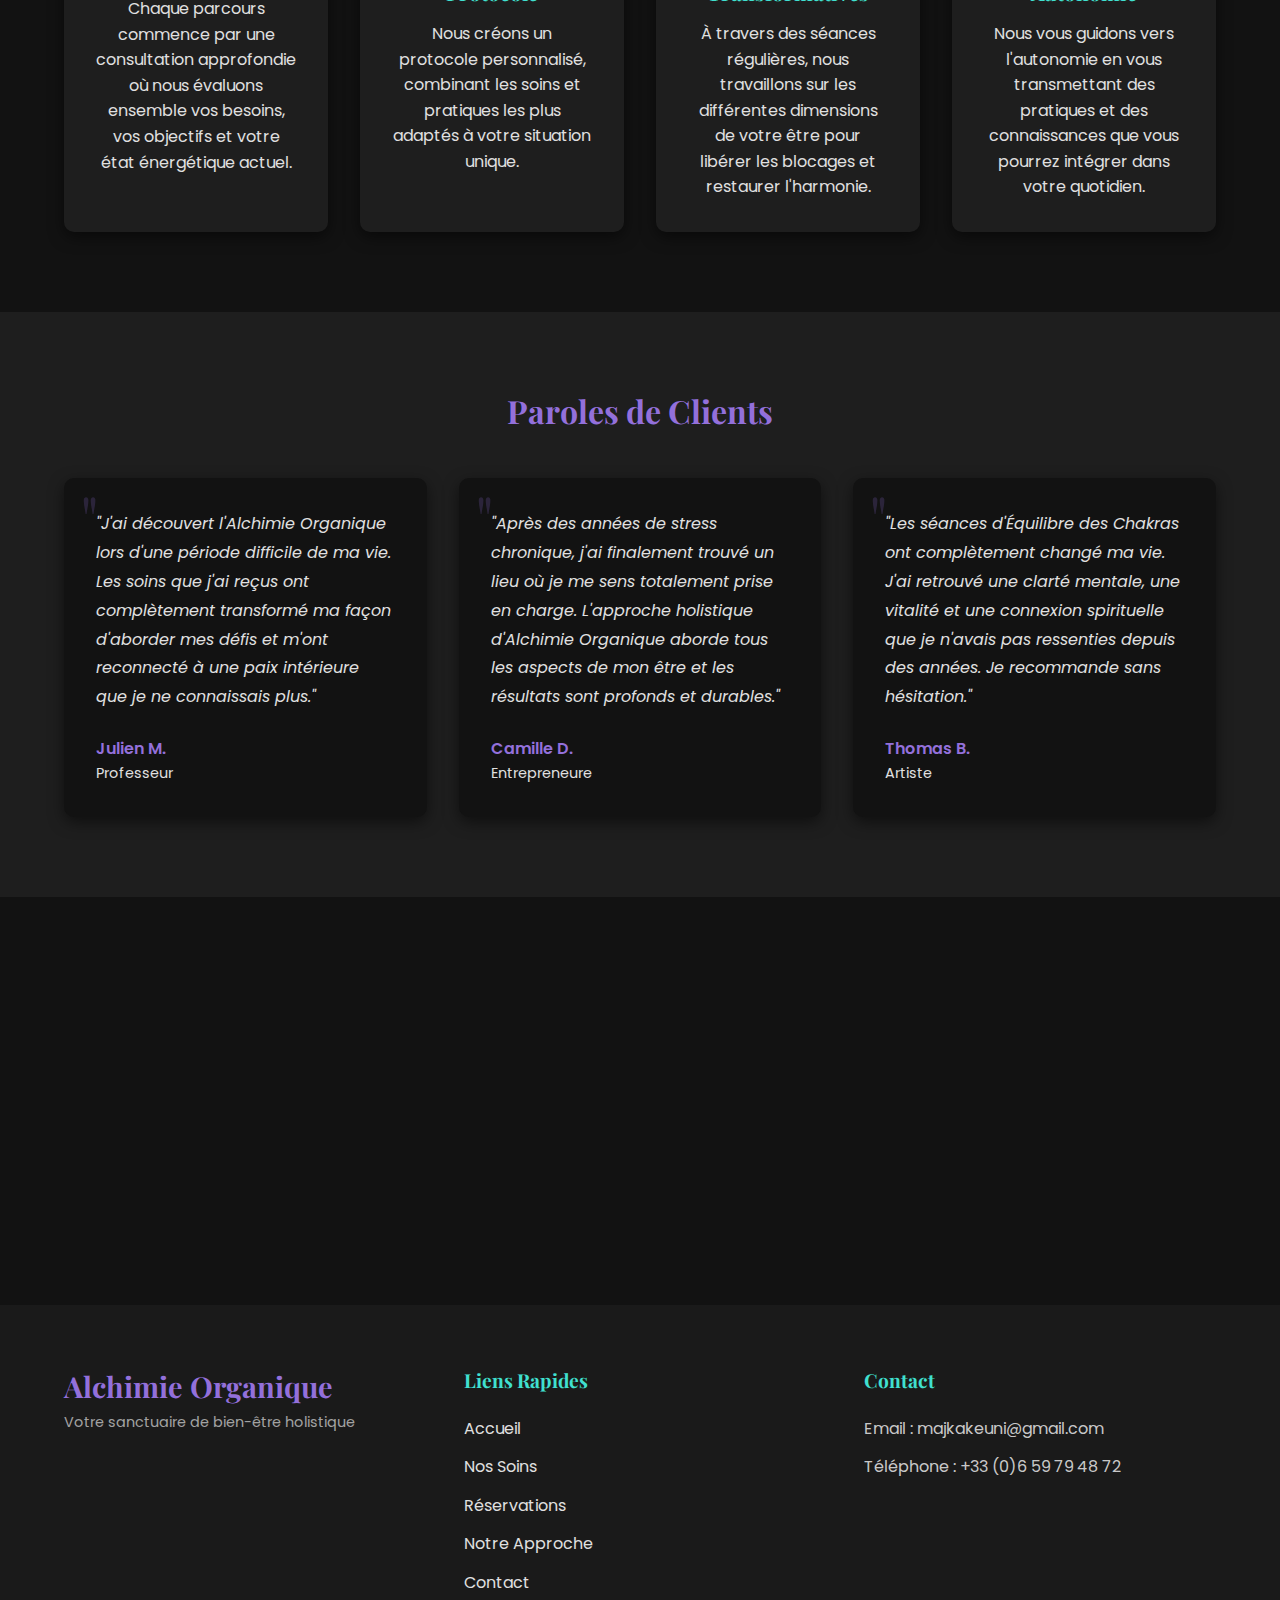
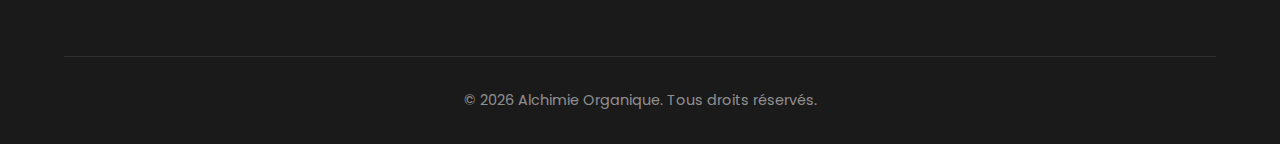
==== commit ab2ab14b: "finito" ====
--- a/about.html
+++ b/about.html
@@ -16,7 +16,13 @@
            <a href="index.html"> <img src="assets/images/logo.png" alt="Logo Alchimie Organique" class="logo-image"></a>
             <h1>Alchimie Organique</h1>
         </div>
-        <nav>
+        <!-- Bouton Burger -->
+        <button class="burger-menu" aria-label="Toggle navigation" aria-expanded="false">
+            <span class="burger-bar"></span>
+            <span class="burger-bar"></span>
+            <span class="burger-bar"></span>
+        </button>
+        <nav class="mobile-nav">
             <ul>
                 <li><a href="index.html">Accueil</a></li>
                 <li><a href="services.html">Nos Soins</a></li>
@@ -89,7 +95,7 @@
             </div>
             <div class="founder-content">
                 <h3>Notre Fondatrice</h3>
-                <p class="founder-name">Marie Éléonore</p>
+                <p class="founder-name">Majka Keuni</p>
                 <p>Alchimiste organique, guidée par l'énergie divine afin d'accompagner chacun sur son chemin de transformation intérieure. À travers moi circulent les énergies bienveillantes de la Source, des archanges et de la Terre-Mère. Mon rôle est d'aider chaque être à se reconnecter à sa véritable nature, à sa lumière intérieure.</p>
                 <h4>Ce que je propose</h4>
                 <ul>
--- a/styles.css
+++ b/styles.css
@@ -260,7 +260,7 @@
 footer {
     background-color: #1a1a1a;
     padding: 4rem 5% 2rem;
-    margin-top: 5rem;
+    margin-top: 0;
 }
 
 .footer-content {
@@ -331,21 +331,11 @@
 /* Responsive */
 @media screen and (max-width: 768px) {
     header {
-        flex-direction: column;
-        padding: 1rem 5%;
+        padding: 0.8rem 5%;
     }
     
-    nav ul {
-        margin-top: 1rem;
-    }
-    
-    nav ul li {
-        margin-left: 1rem;
-        margin-right: 1rem;
-    }
-    
-    .hero h2 {
-        font-size: 2.5rem;
+    .logo h1 {
+        font-size: 1.4rem;
     }
 }
 
@@ -455,4 +445,110 @@
 html {
     scrollbar-width: thin;
     scrollbar-color: #9370db rgba(25, 25, 30, 0.7);
+}
+
+/* Bouton Burger */
+.burger-menu {
+    display: none; /* Caché par défaut sur desktop */
+    background: none;
+    border: none;
+    cursor: pointer;
+    padding: 10px;
+    z-index: 1010; /* Au-dessus du header */
+}
+
+.burger-bar {
+    display: block;
+    width: 25px;
+    height: 3px;
+    background-color: var(--light-color);
+    margin: 5px 0;
+    transition: all 0.3s ease;
+    border-radius: 1px;
+}
+
+/* Styles pour l'état ouvert du burger (animation en croix) */
+.burger-menu.active .burger-bar:nth-child(1) {
+    transform: translateY(8px) rotate(45deg);
+}
+
+.burger-menu.active .burger-bar:nth-child(2) {
+    opacity: 0;
+}
+
+.burger-menu.active .burger-bar:nth-child(3) {
+    transform: translateY(-8px) rotate(-45deg);
+}
+
+/* Menu mobile */
+.mobile-nav {
+    /* La classe .mobile-nav est appliquée à <nav> dans le HTML */
+}
+
+/* Styles Responsive - Changement du breakpoint */
+@media screen and (max-width: 1023px) { /* !! Point de rupture augmenté à 1022px !! */
+    header {
+        padding: 1rem 5%; 
+    }
+
+    .logo h1 {
+        font-size: 1.5rem; 
+    }
+
+    nav:not(.mobile-nav) { /* Cacher la nav desktop originale si elle n'a pas la classe mobile-nav */
+         display: none; 
+    } 
+
+    /* Styles pour le menu mobile (la <nav> avec classe .mobile-nav) */
+    nav.mobile-nav { 
+        display: none; /* Caché par défaut */
+        /* Le reste des styles pour la position fixe, etc. */
+        position: fixed; /* Position fixe pour couvrir l'écran */
+        top: 0; /* Commence en haut */
+        left: 0;
+        width: 100%;
+        height: 100vh; /* Toute la hauteur */
+        background-color: rgba(30, 30, 30, 0.98); /* Fond sombre semi-transparent */
+        backdrop-filter: blur(5px);
+        flex-direction: column;
+        align-items: center;
+        justify-content: center;
+        padding-top: 80px; 
+        transform: translateX(100%); 
+        transition: transform 0.4s cubic-bezier(0.77, 0, 0.175, 1);
+        z-index: 1005; 
+    }
+
+    nav.mobile-nav.active {
+        display: flex; /* Afficher quand actif */
+        transform: translateX(0); /* Glisse depuis la droite */
+    }
+
+    nav.mobile-nav ul {
+        flex-direction: column;
+        text-align: center;
+    }
+
+    nav.mobile-nav ul li {
+        margin: 1.5rem 0;
+    }
+
+    nav.mobile-nav ul li a {
+        font-size: 1.5rem; 
+        color: var(--light-color);
+    }
+    
+    nav.mobile-nav ul li a:after {
+        display: none; 
+    }
+
+    nav.mobile-nav ul li a.active {
+       color: var(--primary-color); 
+       font-weight: bold;
+    }
+
+    /* Afficher le bouton burger */
+    .burger-menu {
+        display: block; 
+    }
 } 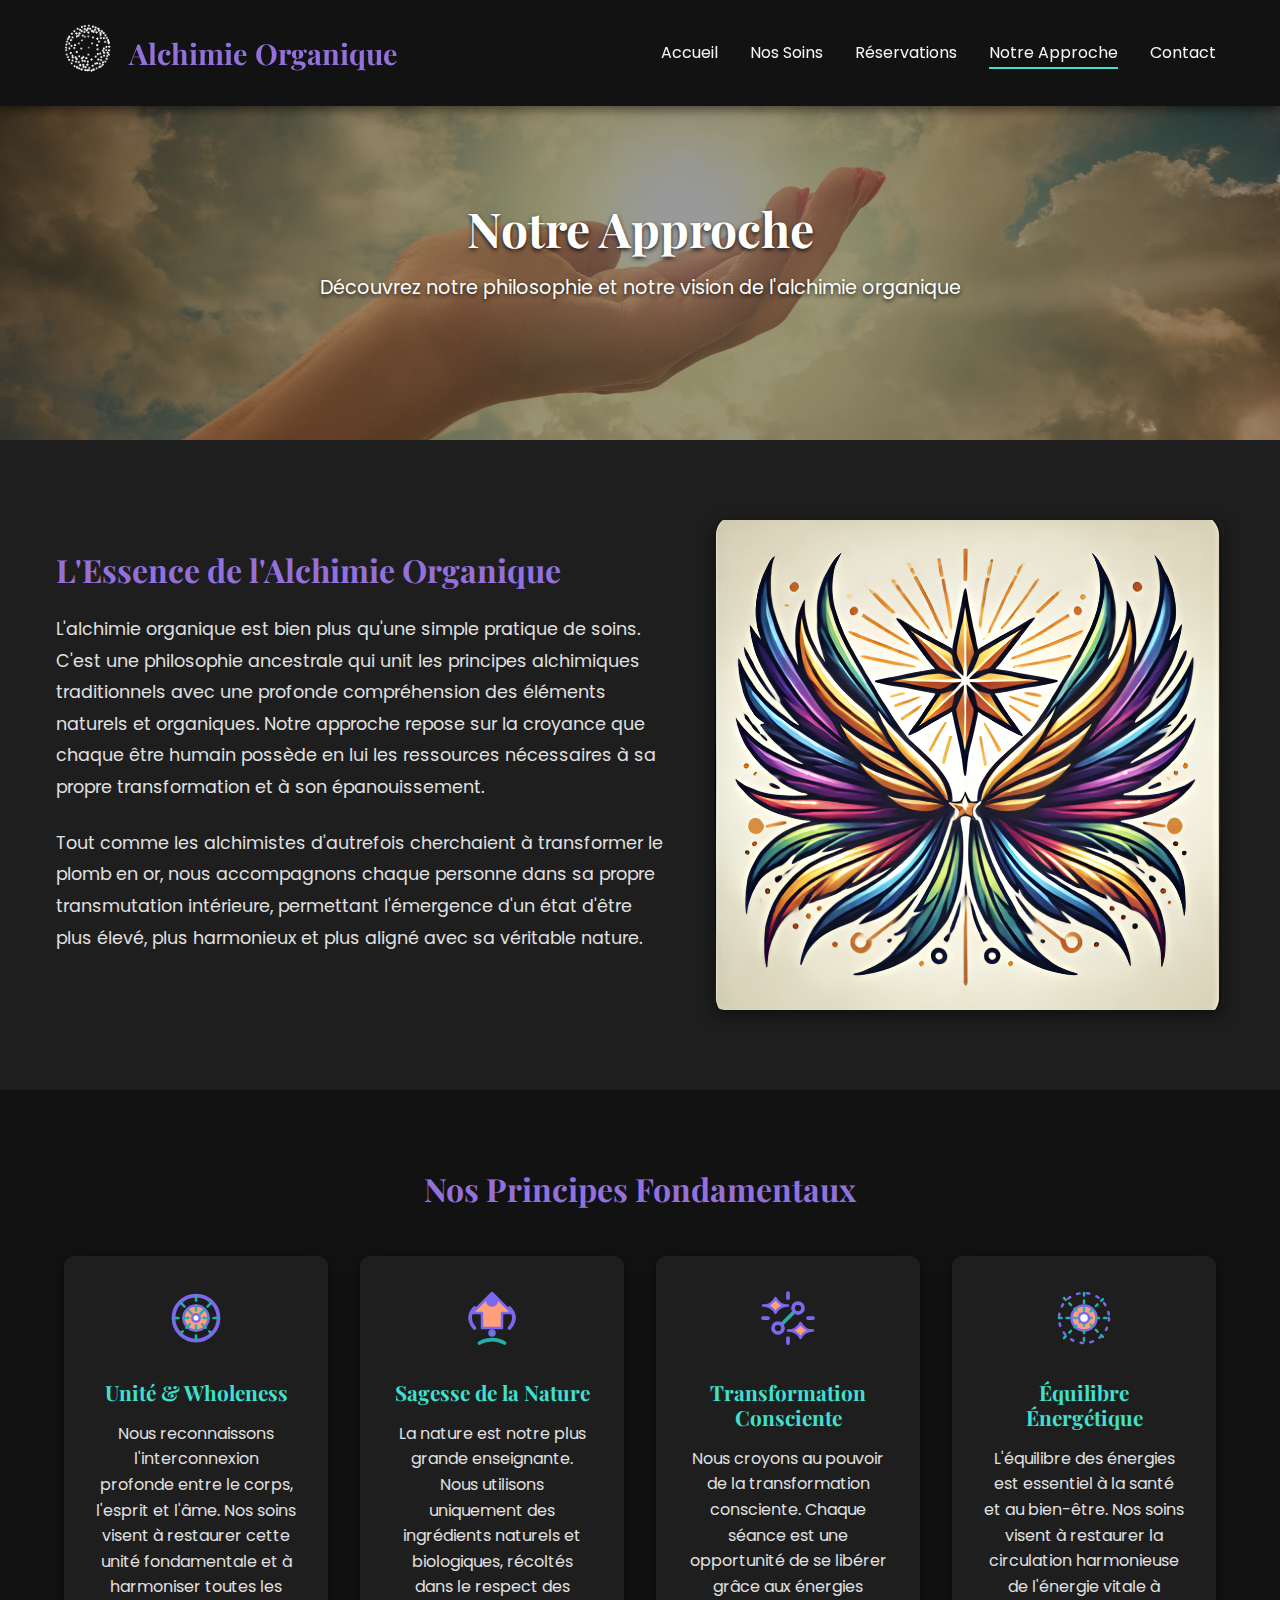
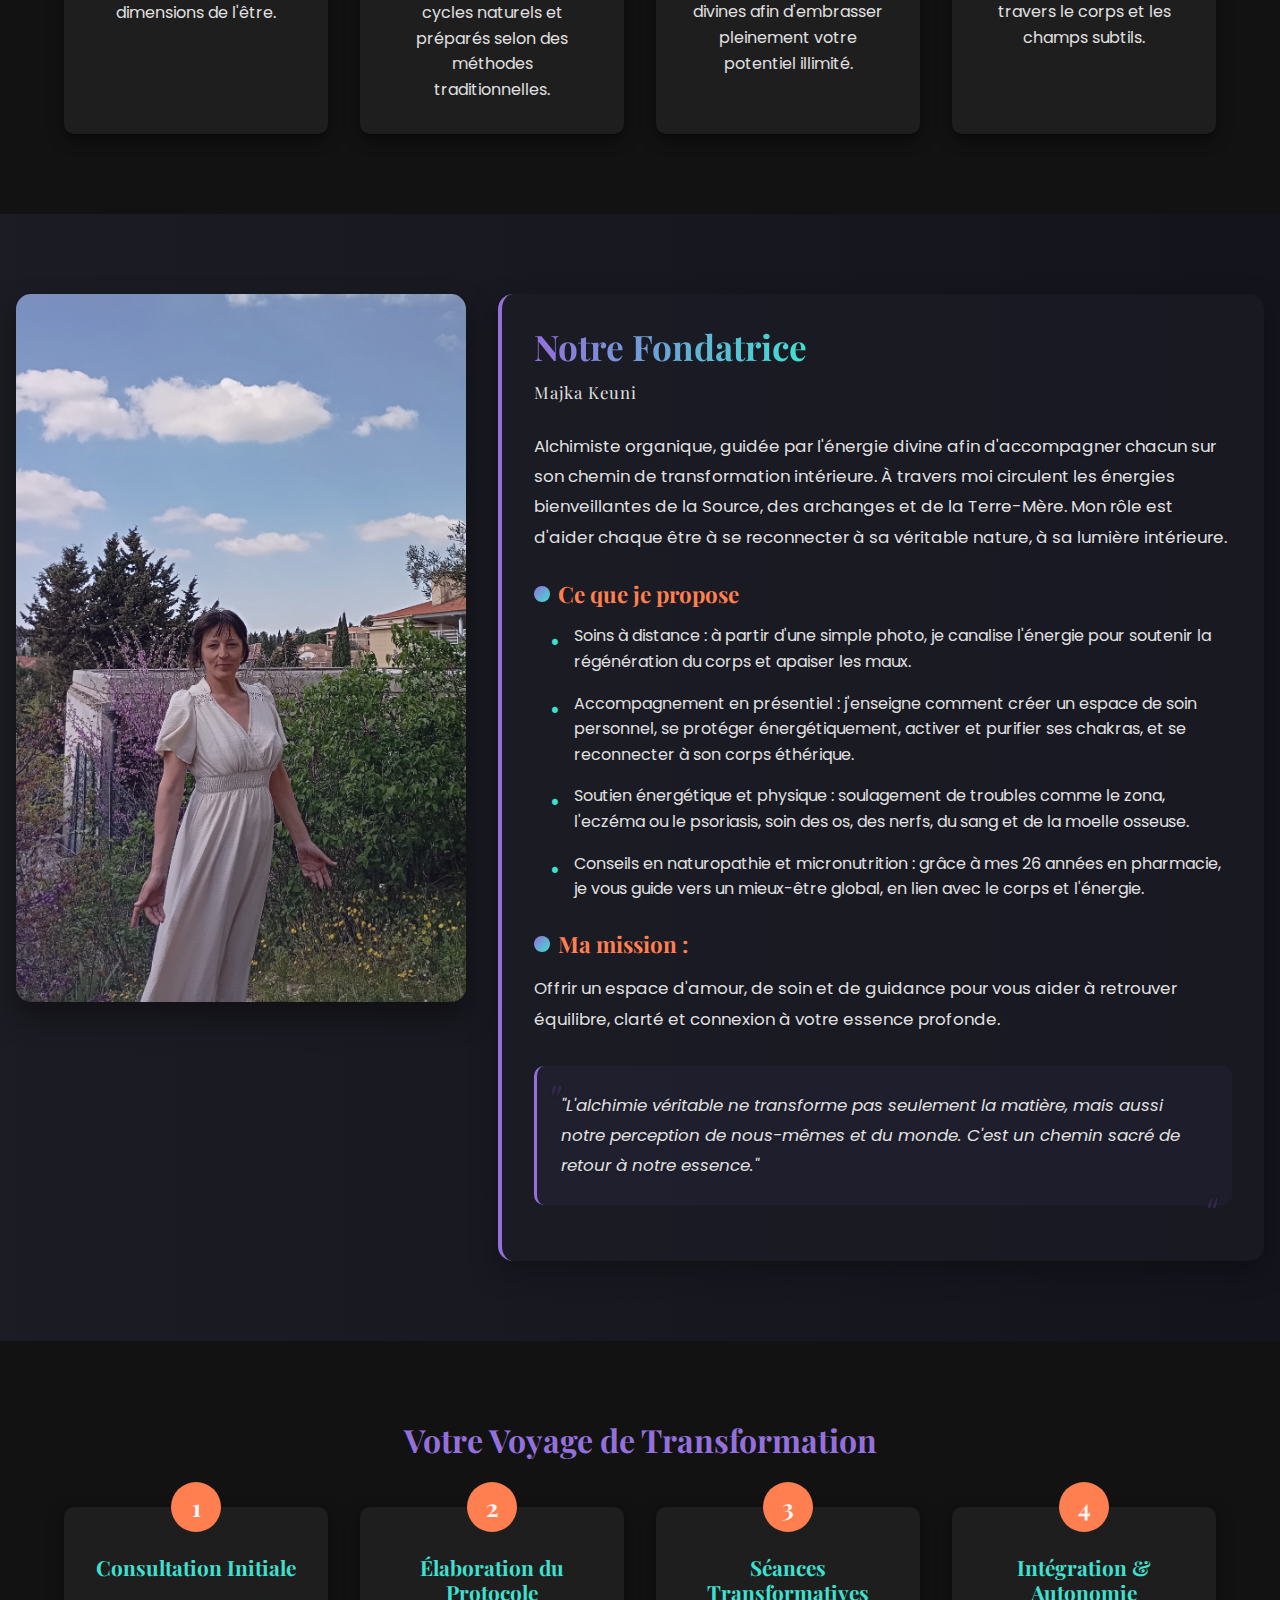
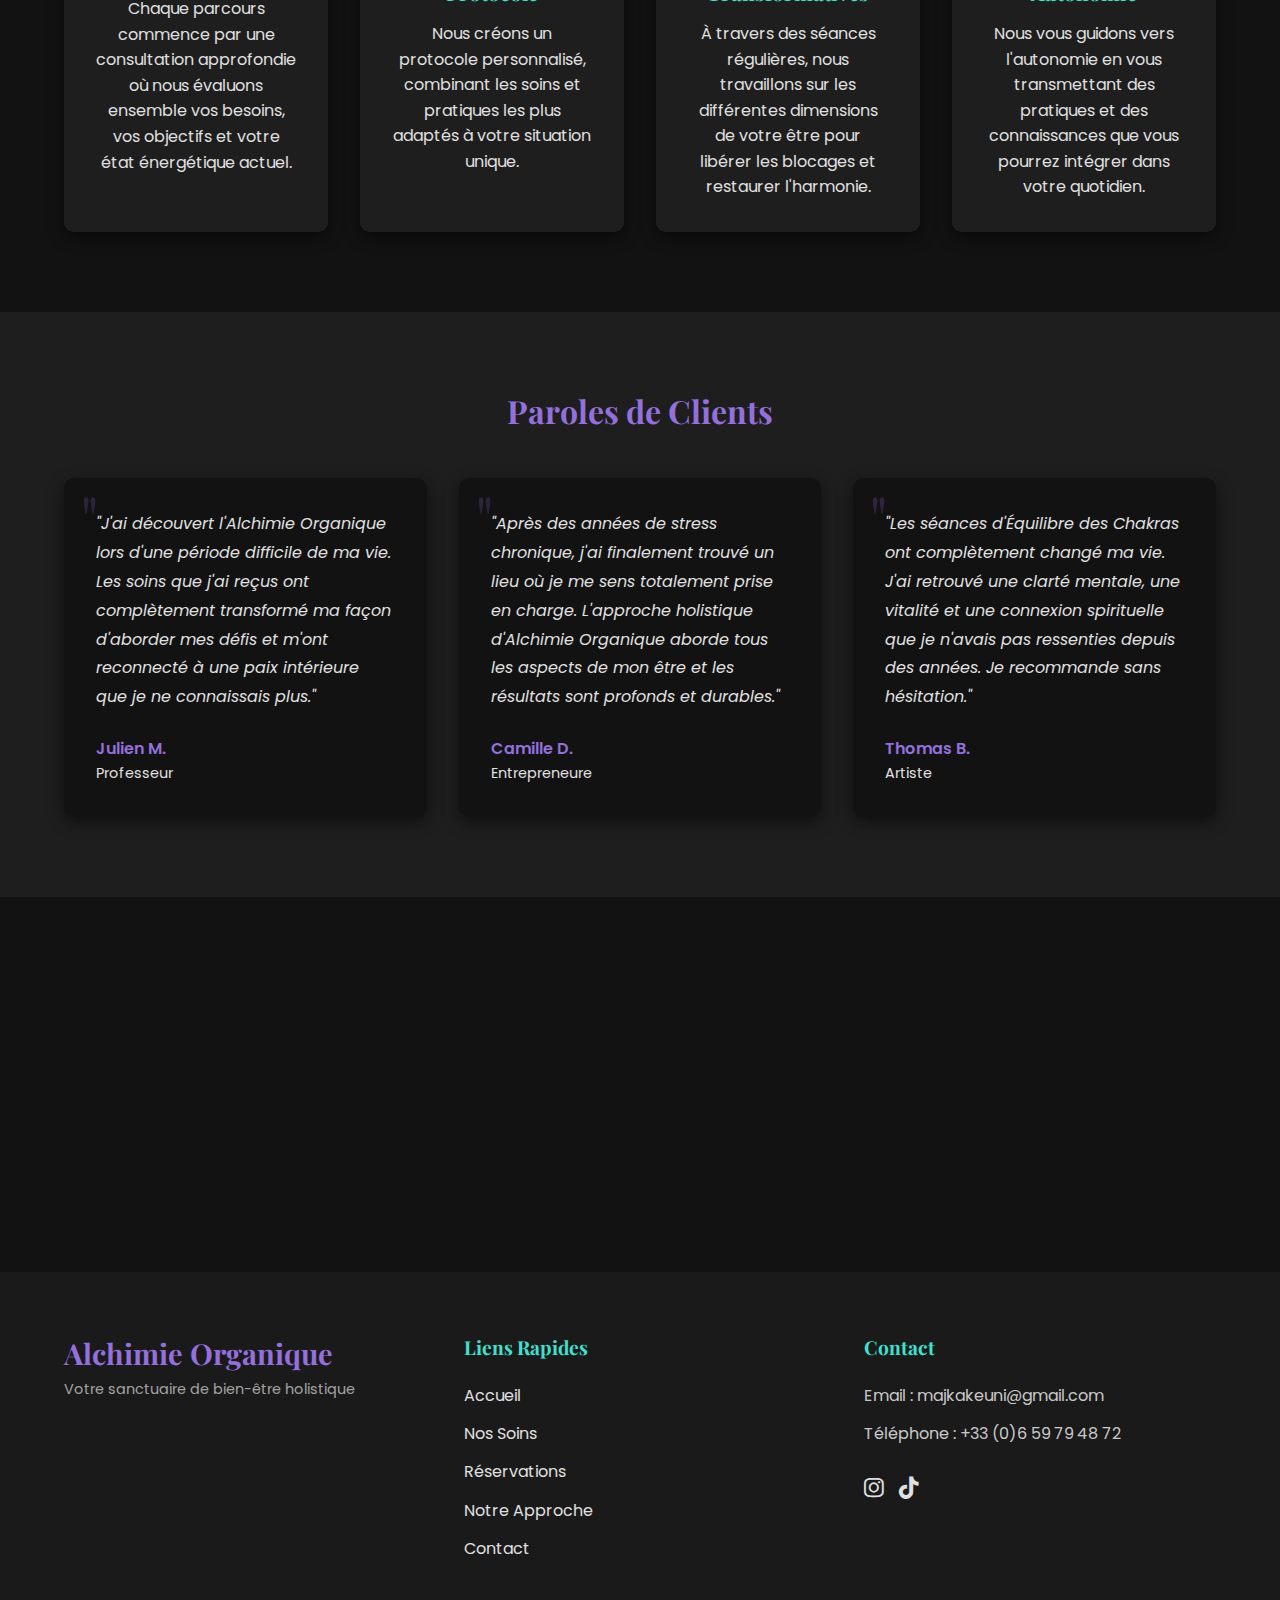
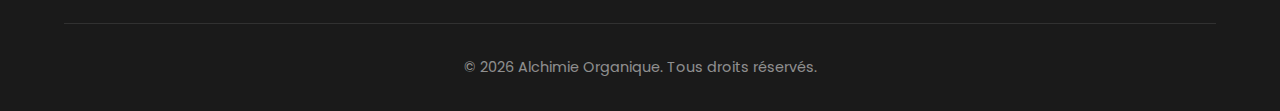
==== commit 76a9e1ab: "reservation check" ====
--- a/about.html
+++ b/about.html
@@ -9,6 +9,7 @@
     <link rel="preconnect" href="https://fonts.googleapis.com">
     <link rel="preconnect" href="https://fonts.gstatic.com" crossorigin>
     <link href="https://fonts.googleapis.com/css2?family=Playfair+Display:wght@400;700&family=Poppins:wght@300;400;500&display=swap" rel="stylesheet">
+    <link rel="stylesheet" href="https://cdnjs.cloudflare.com/ajax/libs/font-awesome/6.4.0/css/all.min.css">
 </head>
 <body>
     <header>
@@ -26,7 +27,7 @@
             <ul>
                 <li><a href="index.html">Accueil</a></li>
                 <li><a href="services.html">Nos Soins</a></li>
-                <li><a href="reservation-iframe-site.html">Réservations</a></li>
+                <li><a href="reservation.html">Réservations</a></li>
                 <li><a href="about.html" class="active">Notre Approche</a></li>
                 <li><a href="contact.html">Contact</a></li>
             </ul>
@@ -165,9 +166,9 @@
     </section>
 
     <section class="cta">
-        <h2>Prêt à Commencer Votre Transformation?</h2>
-        <p>Réservez votre première consultation et découvrez le pouvoir de l'alchimie organique</p>
-        <a href="reservation-iframe-site.html" class="btn">Réserver Maintenant</a>
+        <h2>Prêt à Commencer Votre Voyage Intérieur ?</h2>
+        <p>Offrez-vous un moment de reconnexion et de transformation</p>
+        <a href="reservation.html" class="btn">Réserver Maintenant</a>
     </section>
 
     <footer>
@@ -181,7 +182,7 @@
                 <ul>
                     <li><a href="index.html">Accueil</a></li>
                     <li><a href="services.html">Nos Soins</a></li>
-                    <li><a href="reservation-iframe-site.html">Réservations</a></li>
+                    <li><a href="reservation.html">Réservations</a></li>
                     <li><a href="about.html">Notre Approche</a></li>
                     <li><a href="contact.html">Contact</a></li>
                 </ul>
